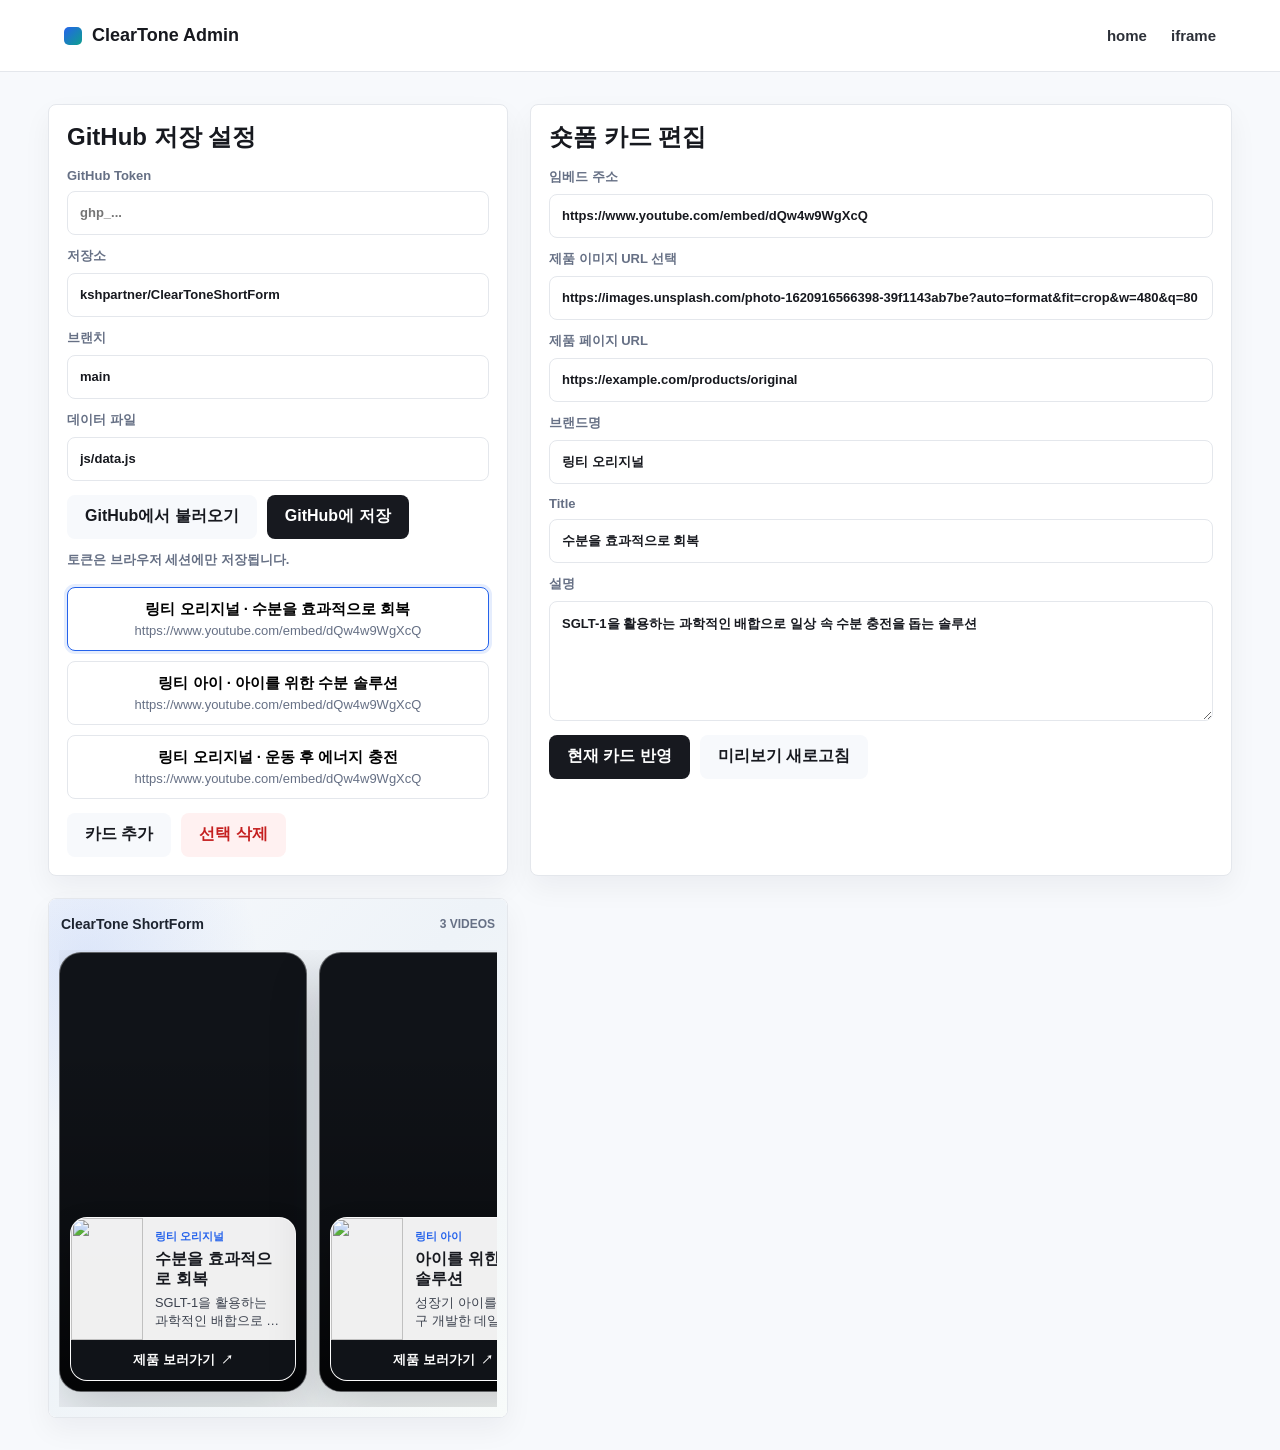
==== admin.html @ fa6c91a4 "Add product CTA and refine embed design" ====
<!doctype html>
<html lang="ko">
  <head>
    <meta charset="utf-8">
    <meta name="viewport" content="width=device-width, initial-scale=1">
    <title>ClearTone ShortForm Admin</title>
    <meta name="robots" content="noindex">
    <link rel="stylesheet" href="./css/styles.css">
  </head>
  <body>
    <header class="site-header">
      <a class="brand" href="./index.html" aria-label="ClearTone ShortForm">
        <span class="brand-mark"></span>
        <span>ClearTone Admin</span>
      </a>
      <nav class="nav-links" aria-label="관리 링크">
        <a href="./index.html">home</a>
        <a href="./embed.html" target="_blank" rel="noopener">iframe</a>
      </nav>
    </header>

    <main class="admin-main">
      <div class="admin-layout">
        <section class="admin-panel">
          <h1>GitHub 저장 설정</h1>
          <div class="settings-grid">
            <label>
              GitHub Token
              <input id="githubToken" type="password" autocomplete="off" placeholder="ghp_...">
            </label>
            <label>
              저장소
              <input id="repoFullName" type="text" value="kshpartner/ClearToneShortForm">
            </label>
            <label>
              브랜치
              <input id="repoBranch" type="text" value="main">
            </label>
            <label>
              데이터 파일
              <input id="dataPath" type="text" value="js/data.js">
            </label>
          </div>
          <div class="admin-actions">
            <button class="button secondary" id="loadButton" type="button">GitHub에서 불러오기</button>
            <button class="button" id="saveButton" type="button">GitHub에 저장</button>
          </div>
          <p class="admin-status" id="statusText">토큰은 브라우저 세션에만 저장됩니다.</p>

          <div class="item-list" id="itemList"></div>
          <div class="admin-actions">
            <button class="button secondary" id="addButton" type="button">카드 추가</button>
            <button class="button danger" id="deleteButton" type="button">선택 삭제</button>
          </div>
        </section>

        <section class="admin-panel">
          <h2>숏폼 카드 편집</h2>
          <form class="item-form" id="itemForm">
            <label>
              임베드 주소
              <input id="embedUrl" type="url" placeholder="YouTube, Shorts, embed URL">
            </label>
            <label>
              제품 이미지 URL 선택
              <input id="image" type="url" placeholder="비워두면 이미지 없이 표시">
            </label>
            <label>
              제품 페이지 URL
              <input id="productUrl" type="url" placeholder="CTA 클릭 시 이동할 주소">
            </label>
            <label>
              브랜드명
              <input id="brand" type="text" placeholder="예: 링티 오리지널">
            </label>
            <label>
              Title
              <input id="title" type="text" placeholder="예: 수분을 효과적으로 회복">
            </label>
            <label>
              설명
              <textarea id="description" placeholder="카드 하단에 표시될 설명"></textarea>
            </label>
          </form>
          <div class="item-actions">
            <button class="button" id="applyButton" type="button">현재 카드 반영</button>
            <button class="button secondary" id="previewButton" type="button">미리보기 새로고침</button>
          </div>
        </section>

        <section class="admin-panel admin-preview">
          <iframe id="previewFrame" title="ClearTone iframe preview" src="./embed.html?preview=1"></iframe>
        </section>
      </div>
    </main>

    <script src="./js/data.js"></script>
    <script src="./js/admin.js"></script>
  </body>
</html>
---- css/styles.css ----
:root {
  --ink: #17191f;
  --muted: #667085;
  --line: #e4e7ec;
  --paper: #ffffff;
  --soft: #f7f9fc;
  --blue: #2563eb;
  --green: #0e9f8f;
  --yellow: #f4c84f;
  --pink: #f5b4c9;
  --shadow: 0 18px 42px rgba(23, 25, 31, 0.12);
  --deep: #101318;
}

* {
  box-sizing: border-box;
}

html {
  background: var(--paper);
  color: var(--ink);
  font-family: Pretendard, Inter, -apple-system, BlinkMacSystemFont, "Segoe UI", sans-serif;
}

body {
  margin: 0;
}

a {
  color: inherit;
  text-decoration: none;
}

button,
input,
select,
textarea {
  font: inherit;
}

.site-header {
  align-items: center;
  background: rgba(255, 255, 255, 0.94);
  border-bottom: 1px solid var(--line);
  display: flex;
  gap: 28px;
  justify-content: space-between;
  min-height: 72px;
  padding: 0 clamp(20px, 5vw, 72px);
  position: sticky;
  top: 0;
  z-index: 20;
}

.brand {
  align-items: center;
  display: inline-flex;
  font-size: 18px;
  font-weight: 850;
  gap: 10px;
  white-space: nowrap;
}

.brand-mark {
  background: linear-gradient(135deg, var(--blue), var(--green));
  border-radius: 5px;
  display: inline-block;
  height: 18px;
  width: 18px;
}

.nav-links {
  align-items: center;
  display: flex;
  gap: 24px;
  color: #2c3038;
  font-size: 15px;
  font-weight: 750;
}

.hero {
  align-items: center;
  display: grid;
  gap: 42px;
  grid-template-columns: minmax(0, 0.9fr) minmax(420px, 1.1fr);
  min-height: calc(100vh - 72px);
  padding: 52px clamp(20px, 5vw, 72px) 44px;
}

.hero-copy {
  max-width: 690px;
}

.eyebrow {
  color: var(--blue);
  font-size: 13px;
  font-weight: 900;
  letter-spacing: 0;
  margin: 0 0 14px;
}

h1,
h2 {
  letter-spacing: 0;
  line-height: 1.12;
  margin: 0;
}

h1 {
  font-size: clamp(38px, 5.8vw, 70px);
}

h2 {
  font-size: clamp(28px, 4vw, 44px);
}

.hero-copy p:last-of-type {
  color: var(--muted);
  font-size: 18px;
  line-height: 1.7;
  margin: 24px 0 0;
}

.hero-actions {
  display: flex;
  flex-wrap: wrap;
  gap: 10px;
  margin-top: 28px;
}

.hero-wide-preview {
  background: #202124;
  border-radius: 22px;
  box-shadow: var(--shadow);
  height: min(68vh, 620px);
  min-height: 420px;
  overflow: hidden;
}

.hero-wide-preview iframe {
  border: 0;
  display: block;
  height: 100%;
  width: 100%;
}

.section {
  padding: 56px clamp(20px, 5vw, 72px);
}

.section-heading {
  margin-bottom: 26px;
}

.button {
  align-items: center;
  background: var(--ink);
  border: 0;
  border-radius: 8px;
  color: #fff;
  cursor: pointer;
  display: inline-flex;
  font-weight: 850;
  justify-content: center;
  min-height: 44px;
  padding: 0 18px;
}

.button.secondary {
  background: var(--soft);
  color: var(--ink);
}

.button.danger {
  background: #fff1f1;
  color: #c51f1f;
}

.embed-section {
  background: var(--soft);
}

.embed-tools {
  align-items: end;
  display: grid;
  gap: 14px;
  grid-template-columns: 160px 140px auto;
  max-width: 720px;
}

label,
.field {
  color: var(--muted);
  display: grid;
  font-size: 13px;
  font-weight: 800;
  gap: 8px;
}

input,
textarea {
  background: #fff;
  border: 1px solid var(--line);
  border-radius: 8px;
  color: var(--ink);
  min-height: 44px;
  padding: 0 12px;
}

textarea {
  line-height: 1.55;
  min-height: 120px;
  padding: 12px;
  resize: vertical;
}

#embedCode {
  background: #101218;
  border: 0;
  color: #e9edf4;
  display: block;
  margin-top: 16px;
  min-height: 170px;
  padding: 18px;
  width: min(100%, 920px);
}

.site-footer {
  align-items: center;
  border-top: 1px solid var(--line);
  color: var(--muted);
  display: flex;
  font-size: 14px;
  justify-content: space-between;
  padding: 24px clamp(20px, 5vw, 72px);
}

.embed-body {
  background: transparent;
  min-height: 100vh;
}

.embed-page {
  background:
    radial-gradient(circle at 8% 12%, rgba(37, 99, 235, 0.12), transparent 28%),
    linear-gradient(135deg, #f7f9fc 0%, #eef3f8 45%, #f8fbfa 100%);
  min-height: 100vh;
  overflow: hidden;
  width: 100vw;
}

.embed-board {
  display: grid;
  gap: clamp(12px, 2vw, 18px);
  min-height: 100vh;
  padding: clamp(12px, 2.6vw, 24px);
}

.embed-board-head {
  align-items: center;
  color: #1d2430;
  display: flex;
  justify-content: space-between;
  min-height: 28px;
  padding-inline: 2px;
}

.embed-board-head p,
.embed-board-head span {
  margin: 0;
}

.embed-board-head p {
  font-size: clamp(14px, 2vw, 17px);
  font-weight: 900;
}

.embed-board-head span {
  color: var(--muted);
  font-size: 12px;
  font-weight: 800;
  text-transform: uppercase;
}

.shortform-rail {
  align-content: stretch;
  display: grid;
  gap: clamp(14px, 2vw, 22px);
  grid-auto-columns: clamp(260px, 30vw, 372px);
  grid-auto-flow: column;
  min-height: 0;
  overflow-x: auto;
  overscroll-behavior-x: contain;
  padding: 2px 2px 12px;
  scroll-snap-type: x mandatory;
  scrollbar-width: thin;
}

.shortform-rail::-webkit-scrollbar {
  height: 8px;
}

.shortform-rail::-webkit-scrollbar-thumb {
  background: rgba(29, 36, 48, 0.22);
  border-radius: 999px;
}

.story-card {
  aspect-ratio: 9 / 16;
  background: var(--deep);
  border: 1px solid rgba(255, 255, 255, 0.34);
  border-radius: 26px;
  box-shadow: 0 22px 52px rgba(20, 24, 32, 0.2);
  min-height: 0;
  overflow: hidden;
  position: relative;
  scroll-snap-align: start;
}

.story-media,
.story-media iframe,
.fallback-poster {
  border: 0;
  height: 100%;
  inset: 0;
  position: absolute;
  width: 100%;
}

.story-media iframe {
  display: block;
}

.fallback-poster {
  align-items: center;
  background: linear-gradient(155deg, #eaf5ff 0%, #fff4db 48%, #fde7ef 100%);
  color: var(--ink);
  display: flex;
  justify-content: center;
  padding: 30px;
  text-align: center;
}

.fallback-poster strong {
  font-size: clamp(24px, 9vw, 42px);
  line-height: 1.12;
}

.story-shade {
  background:
    linear-gradient(180deg, rgba(0, 0, 0, 0.02) 24%, rgba(0, 0, 0, 0.26) 62%, rgba(0, 0, 0, 0.76) 100%);
  inset: 0;
  pointer-events: none;
  position: absolute;
}

.story-product {
  background: rgba(255, 255, 255, 0.94);
  border: 1px solid rgba(255, 255, 255, 0.72);
  border-radius: 20px;
  bottom: 12px;
  box-shadow: 0 18px 34px rgba(0, 0, 0, 0.22);
  color: var(--ink);
  display: grid;
  gap: 0;
  left: 12px;
  overflow: hidden;
  position: absolute;
  right: 12px;
}

.story-product-main {
  align-items: stretch;
  display: grid;
  grid-template-columns: 82px minmax(0, 1fr);
  min-height: 96px;
}

.story-product-main.no-image {
  grid-template-columns: 1fr;
}

.story-product-main img {
  height: 100%;
  object-fit: cover;
  width: 100%;
}

.story-copy {
  align-content: center;
  display: grid;
  gap: 5px;
  min-width: 0;
  padding: 13px 14px 12px;
}

.story-copy span {
  color: var(--blue);
  font-size: 11px;
  font-weight: 900;
  overflow: hidden;
  text-overflow: ellipsis;
  text-transform: uppercase;
  white-space: nowrap;
}

.story-copy strong {
  font-size: clamp(15px, 3.6vw, 20px);
  line-height: 1.2;
  overflow-wrap: anywhere;
}

.story-copy p {
  color: #3b414d;
  display: -webkit-box;
  font-size: clamp(11px, 2.8vw, 13px);
  line-height: 1.42;
  margin: 0;
  overflow: hidden;
  -webkit-box-orient: vertical;
  -webkit-line-clamp: 2;
}

.story-cta {
  align-items: center;
  background: var(--deep);
  color: #fff;
  display: flex;
  font-size: 13px;
  font-weight: 900;
  gap: 6px;
  justify-content: center;
  min-height: 42px;
  padding: 0 14px;
}

.story-cta span {
  font-size: 12px;
  line-height: 1;
}

.embed-empty {
  align-items: center;
  color: var(--muted);
  display: flex;
  min-height: 100vh;
  justify-content: center;
  padding: 24px;
  text-align: center;
}

.admin-main {
  background: var(--soft);
  min-height: calc(100vh - 72px);
  padding: 32px clamp(18px, 4vw, 48px);
}

.admin-layout {
  display: grid;
  gap: 22px;
  grid-template-columns: minmax(320px, 460px) minmax(0, 1fr);
}

.admin-panel {
  background: #fff;
  border: 1px solid var(--line);
  border-radius: 8px;
  box-shadow: 0 12px 28px rgba(23, 25, 31, 0.05);
  padding: 18px;
}

.admin-panel h1,
.admin-panel h2 {
  font-size: 24px;
  line-height: 1.2;
  margin-bottom: 16px;
}

.settings-grid,
.item-form {
  display: grid;
  gap: 12px;
}

.admin-actions,
.item-actions {
  display: flex;
  flex-wrap: wrap;
  gap: 10px;
  margin-top: 14px;
}

.item-list {
  display: grid;
  gap: 10px;
  margin-top: 16px;
}

.item-row {
  align-items: center;
  background: #fff;
  border: 1px solid var(--line);
  border-radius: 8px;
  cursor: pointer;
  display: grid;
  gap: 4px;
  padding: 12px;
}

.item-row.is-active {
  border-color: var(--blue);
  box-shadow: 0 0 0 3px rgba(47, 110, 234, 0.12);
}

.item-row strong {
  font-size: 15px;
}

.item-row span {
  color: var(--muted);
  font-size: 13px;
  overflow: hidden;
  text-overflow: ellipsis;
  white-space: nowrap;
}

.admin-status {
  color: var(--muted);
  font-size: 13px;
  font-weight: 800;
  margin-top: 12px;
  min-height: 20px;
}

.admin-preview {
  height: 520px;
  overflow: hidden;
  padding: 0;
}

.admin-preview iframe {
  border: 0;
  display: block;
  height: 100%;
  width: 100%;
}

@media (max-width: 920px) {
  .site-header {
    align-items: flex-start;
    flex-direction: column;
    gap: 14px;
    padding: 18px 20px;
    position: static;
  }

  .nav-links {
    flex-wrap: wrap;
    gap: 16px;
  }

  .hero {
    grid-template-columns: 1fr;
    min-height: 0;
    padding-top: 36px;
  }

  .hero-wide-preview {
    height: 560px;
    min-height: 420px;
  }

  .embed-tools,
  .admin-layout {
    grid-template-columns: 1fr;
  }
}

@media (max-width: 560px) {
  .embed-board {
    gap: 10px;
    padding: 10px;
  }

  .embed-board-head {
    min-height: 24px;
  }

  .shortform-rail {
    gap: 12px;
    grid-auto-columns: minmax(248px, calc(100vw - 28px));
    padding-bottom: 8px;
  }

  .story-card {
    border-radius: 22px;
  }

  .story-product {
    border-radius: 17px;
    bottom: 10px;
    left: 10px;
    right: 10px;
  }

  .story-product-main {
    grid-template-columns: 72px minmax(0, 1fr);
    min-height: 88px;
  }

  .story-copy {
    padding: 11px 12px 10px;
  }

  .story-cta {
    min-height: 40px;
  }

  .admin-main {
    padding: 16px 12px;
  }

  .admin-panel {
    padding: 14px;
  }
}
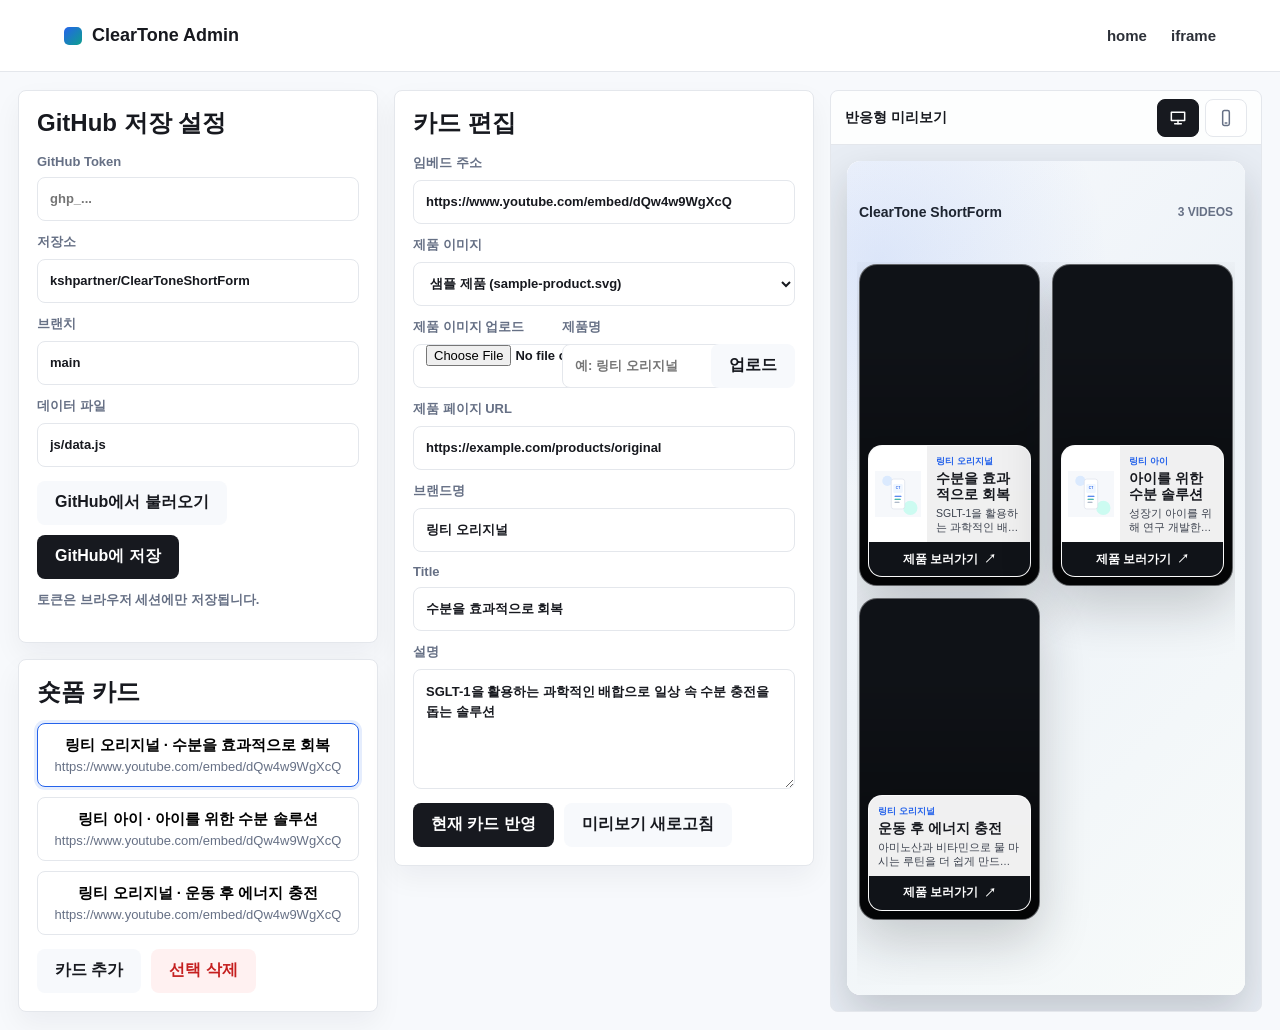
==== commit 432d7da3: "Add product image library and responsive admin preview" ====
--- a/admin.html
+++ b/admin.html
@@ -20,51 +20,67 @@
     </header>
 
     <main class="admin-main">
-      <div class="admin-layout">
-        <section class="admin-panel">
-          <h1>GitHub 저장 설정</h1>
-          <div class="settings-grid">
-            <label>
-              GitHub Token
-              <input id="githubToken" type="password" autocomplete="off" placeholder="ghp_...">
-            </label>
-            <label>
-              저장소
-              <input id="repoFullName" type="text" value="kshpartner/ClearToneShortForm">
-            </label>
-            <label>
-              브랜치
-              <input id="repoBranch" type="text" value="main">
-            </label>
-            <label>
-              데이터 파일
-              <input id="dataPath" type="text" value="js/data.js">
-            </label>
-          </div>
-          <div class="admin-actions">
-            <button class="button secondary" id="loadButton" type="button">GitHub에서 불러오기</button>
-            <button class="button" id="saveButton" type="button">GitHub에 저장</button>
-          </div>
-          <p class="admin-status" id="statusText">토큰은 브라우저 세션에만 저장됩니다.</p>
+      <div class="admin-workspace">
+        <aside class="admin-sidebar">
+          <section class="admin-panel">
+            <h1>GitHub 저장 설정</h1>
+            <div class="settings-grid">
+              <label>
+                GitHub Token
+                <input id="githubToken" type="password" autocomplete="off" placeholder="ghp_...">
+              </label>
+              <label>
+                저장소
+                <input id="repoFullName" type="text" value="kshpartner/ClearToneShortForm">
+              </label>
+              <label>
+                브랜치
+                <input id="repoBranch" type="text" value="main">
+              </label>
+              <label>
+                데이터 파일
+                <input id="dataPath" type="text" value="js/data.js">
+              </label>
+            </div>
+            <div class="admin-actions">
+              <button class="button secondary" id="loadButton" type="button">GitHub에서 불러오기</button>
+              <button class="button" id="saveButton" type="button">GitHub에 저장</button>
+            </div>
+            <p class="admin-status" id="statusText">토큰은 브라우저 세션에만 저장됩니다.</p>
+          </section>
 
-          <div class="item-list" id="itemList"></div>
-          <div class="admin-actions">
-            <button class="button secondary" id="addButton" type="button">카드 추가</button>
-            <button class="button danger" id="deleteButton" type="button">선택 삭제</button>
-          </div>
-        </section>
+          <section class="admin-panel">
+            <h2>숏폼 카드</h2>
+            <div class="item-list" id="itemList"></div>
+            <div class="admin-actions">
+              <button class="button secondary" id="addButton" type="button">카드 추가</button>
+              <button class="button danger" id="deleteButton" type="button">선택 삭제</button>
+            </div>
+          </section>
+        </aside>
 
-        <section class="admin-panel">
-          <h2>숏폼 카드 편집</h2>
+        <section class="admin-panel editor-panel">
+          <h2>카드 편집</h2>
           <form class="item-form" id="itemForm">
             <label>
               임베드 주소
               <input id="embedUrl" type="url" placeholder="YouTube, Shorts, embed URL">
             </label>
             <label>
-              제품 이미지 URL 선택
-              <input id="image" type="url" placeholder="비워두면 이미지 없이 표시">
+              제품 이미지
+              <select id="image"></select>
             </label>
+            <div class="upload-row">
+              <label>
+                제품 이미지 업로드
+                <input id="productUpload" type="file" accept="image/png,image/jpeg,image/webp,image/svg+xml">
+              </label>
+              <label>
+                제품명
+                <input id="productLabel" type="text" placeholder="예: 링티 오리지널">
+              </label>
+              <button class="button secondary" id="uploadButton" type="button">업로드</button>
+            </div>
             <label>
               제품 페이지 URL
               <input id="productUrl" type="url" placeholder="CTA 클릭 시 이동할 주소">
@@ -88,12 +104,26 @@
           </div>
         </section>
 
-        <section class="admin-panel admin-preview">
-          <iframe id="previewFrame" title="ClearTone iframe preview" src="./embed.html?preview=1"></iframe>
+        <section class="admin-preview-panel">
+          <div class="preview-toolbar">
+            <strong>반응형 미리보기</strong>
+            <div class="preview-switch" role="group" aria-label="미리보기 크기">
+              <button class="icon-button is-active" id="desktopPreviewButton" type="button" aria-label="PC 미리보기">
+                <svg viewBox="0 0 24 24" aria-hidden="true"><path d="M4 5h16v10H4z"/><path d="M8 19h8"/><path d="M12 15v4"/></svg>
+              </button>
+              <button class="icon-button" id="mobilePreviewButton" type="button" aria-label="모바일 미리보기">
+                <svg viewBox="0 0 24 24" aria-hidden="true"><rect x="8" y="3" width="8" height="18" rx="2"/><path d="M11 18h2"/></svg>
+              </button>
+            </div>
+          </div>
+          <div class="preview-stage is-desktop" id="previewStage">
+            <iframe id="previewFrame" title="ClearTone iframe preview" src="./embed.html?preview=1"></iframe>
+          </div>
         </section>
       </div>
     </main>
 
+    <script src="./products/manifest.js"></script>
     <script src="./js/data.js"></script>
     <script src="./js/admin.js"></script>
   </body>
--- a/css/styles.css
+++ b/css/styles.css
@@ -198,6 +198,7 @@
 }
 
 input,
+select,
 textarea {
   background: #fff;
   border: 1px solid var(--line);
@@ -288,6 +289,7 @@
   gap: clamp(14px, 2vw, 22px);
   grid-auto-columns: clamp(260px, 30vw, 372px);
   grid-auto-flow: column;
+  min-width: 0;
   min-height: 0;
   overflow-x: auto;
   overscroll-behavior-x: contain;
@@ -370,7 +372,7 @@
 }
 
 .story-product-main {
-  align-items: stretch;
+  align-items: center;
   display: grid;
   grid-template-columns: 82px minmax(0, 1fr);
   min-height: 96px;
@@ -380,9 +382,21 @@
   grid-template-columns: 1fr;
 }
 
-.story-product-main img {
+.story-thumb {
+  align-items: center;
+  aspect-ratio: 1 / 1;
+  background: #fff;
+  display: flex;
   height: 100%;
-  object-fit: cover;
+  justify-content: center;
+  overflow: hidden;
+  width: 100%;
+}
+
+.story-thumb img {
+  height: 100%;
+  object-fit: contain;
+  padding: 6px;
   width: 100%;
 }
 
@@ -452,13 +466,26 @@
 .admin-main {
   background: var(--soft);
   min-height: calc(100vh - 72px);
-  padding: 32px clamp(18px, 4vw, 48px);
+  padding: 18px;
 }
 
 .admin-layout {
   display: grid;
   gap: 22px;
   grid-template-columns: minmax(320px, 460px) minmax(0, 1fr);
+}
+
+.admin-workspace {
+  display: grid;
+  gap: 16px;
+  grid-template-columns: 360px 420px minmax(0, 1fr);
+  min-height: calc(100vh - 108px);
+}
+
+.admin-sidebar {
+  display: grid;
+  gap: 16px;
+  min-height: 0;
 }
 
 .admin-panel {
@@ -482,6 +509,17 @@
   gap: 12px;
 }
 
+.editor-panel {
+  align-self: start;
+}
+
+.upload-row {
+  align-items: end;
+  display: grid;
+  gap: 10px;
+  grid-template-columns: minmax(0, 1fr) minmax(0, 1fr) auto;
+}
+
 .admin-actions,
 .item-actions {
   display: flex;
@@ -543,6 +581,89 @@
   display: block;
   height: 100%;
   width: 100%;
+}
+
+.admin-preview-panel {
+  background: #e8edf4;
+  border: 1px solid var(--line);
+  border-radius: 8px;
+  display: grid;
+  grid-template-rows: auto minmax(0, 1fr);
+  min-height: 0;
+  overflow: hidden;
+}
+
+.preview-toolbar {
+  align-items: center;
+  background: rgba(255, 255, 255, 0.92);
+  border-bottom: 1px solid var(--line);
+  display: flex;
+  justify-content: space-between;
+  min-height: 54px;
+  padding: 0 14px;
+}
+
+.preview-toolbar strong {
+  font-size: 14px;
+}
+
+.preview-switch {
+  display: inline-flex;
+  gap: 6px;
+}
+
+.icon-button {
+  align-items: center;
+  background: #fff;
+  border: 1px solid var(--line);
+  border-radius: 8px;
+  color: var(--muted);
+  cursor: pointer;
+  display: inline-flex;
+  height: 38px;
+  justify-content: center;
+  width: 42px;
+}
+
+.icon-button.is-active {
+  background: var(--ink);
+  border-color: var(--ink);
+  color: #fff;
+}
+
+.icon-button svg {
+  fill: none;
+  height: 20px;
+  stroke: currentColor;
+  stroke-linecap: round;
+  stroke-linejoin: round;
+  stroke-width: 1.8;
+  width: 20px;
+}
+
+.preview-stage {
+  align-items: stretch;
+  display: flex;
+  justify-content: center;
+  min-height: 0;
+  overflow: auto;
+  padding: 16px;
+}
+
+.preview-stage iframe {
+  background: #fff;
+  border: 0;
+  border-radius: 14px;
+  box-shadow: 0 18px 40px rgba(23, 25, 31, 0.18);
+  height: 100%;
+  min-height: 620px;
+  width: 100%;
+}
+
+.preview-stage.is-mobile iframe {
+  max-width: 430px;
+  min-height: 760px;
+  width: min(100%, 430px);
 }
 
 @media (max-width: 920px) {
@@ -571,8 +692,25 @@
   }
 
   .embed-tools,
-  .admin-layout {
+  .admin-layout,
+  .admin-workspace {
     grid-template-columns: 1fr;
+  }
+
+  .admin-main {
+    padding: 14px;
+  }
+
+  .admin-workspace {
+    min-height: 0;
+  }
+
+  .upload-row {
+    grid-template-columns: 1fr;
+  }
+
+  .preview-stage {
+    min-height: 640px;
   }
 }
 
@@ -587,37 +725,63 @@
   }
 
   .shortform-rail {
+    align-content: start;
+    display: flex;
+    flex-wrap: wrap;
     gap: 12px;
-    grid-auto-columns: minmax(248px, calc(100vw - 28px));
+    overflow-x: hidden;
+    overflow-y: auto;
     padding-bottom: 8px;
+    scroll-snap-type: none;
+    width: 100%;
   }
 
   .story-card {
-    border-radius: 22px;
+    border-radius: 18px;
+    flex: 0 0 calc((100% - 12px) / 2);
+    min-width: 0;
+    scroll-snap-align: none;
+    width: calc((100% - 12px) / 2);
   }
 
   .story-product {
-    border-radius: 17px;
-    bottom: 10px;
-    left: 10px;
-    right: 10px;
+    border-radius: 14px;
+    bottom: 8px;
+    left: 8px;
+    right: 8px;
   }
 
   .story-product-main {
-    grid-template-columns: 72px minmax(0, 1fr);
-    min-height: 88px;
+    grid-template-columns: 58px minmax(0, 1fr);
+    min-height: 76px;
   }
 
   .story-copy {
-    padding: 11px 12px 10px;
+    gap: 3px;
+    padding: 9px 9px 8px;
+  }
+
+  .story-copy span {
+    font-size: 9px;
+  }
+
+  .story-copy strong {
+    font-size: 14px;
+    line-height: 1.14;
+  }
+
+  .story-copy p {
+    font-size: 10.5px;
+    line-height: 1.34;
   }
 
   .story-cta {
-    min-height: 40px;
+    font-size: 12px;
+    min-height: 34px;
   }
 
   .admin-main {
-    padding: 16px 12px;
+    padding: 12px;
   }
 
   .admin-panel {
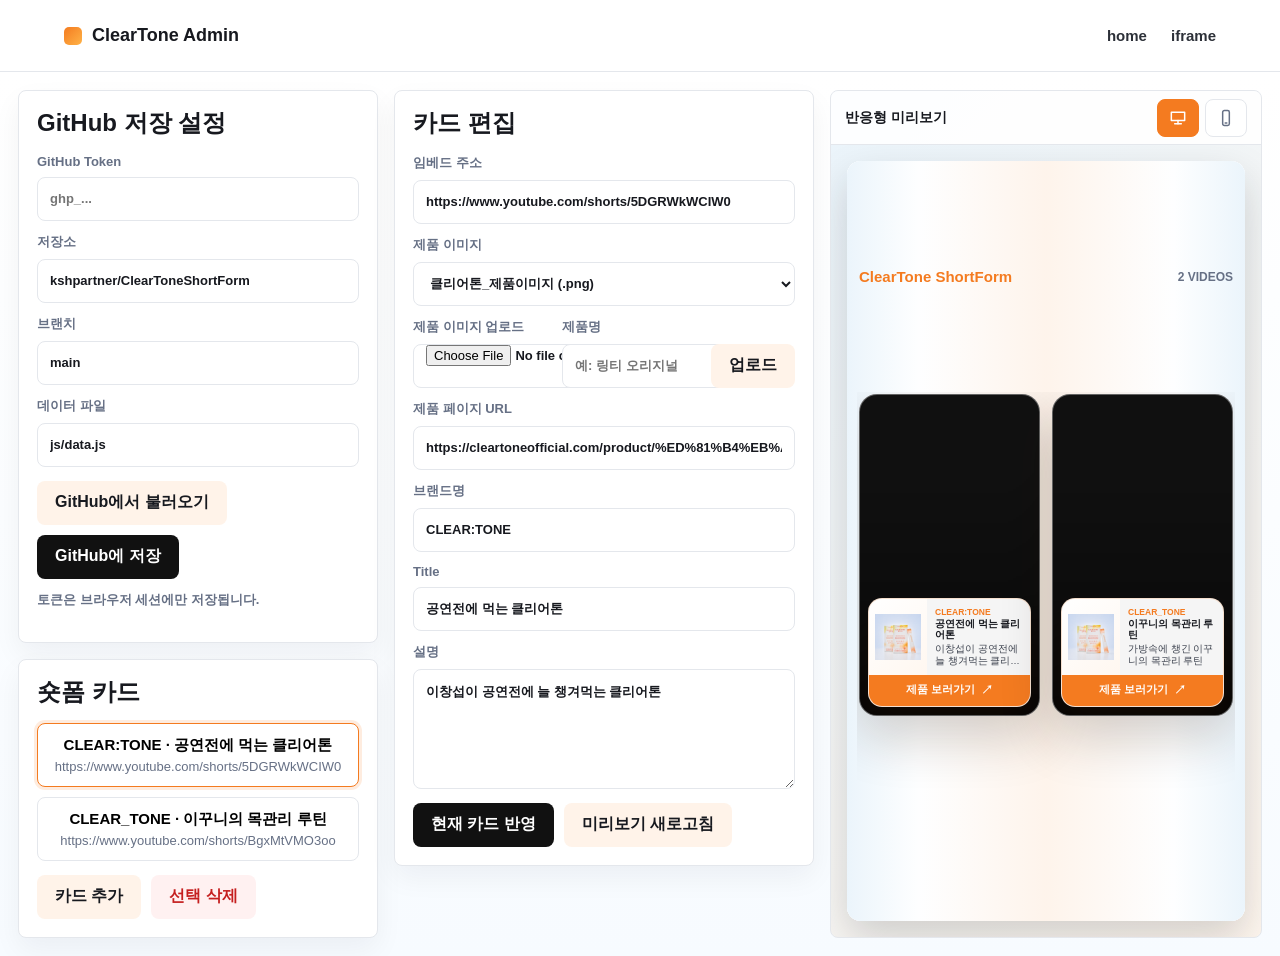
==== commit fc71146d: "Compact card title and refresh cache" ====
--- a/admin.html
+++ b/admin.html
@@ -5,7 +5,7 @@
     <meta name="viewport" content="width=device-width, initial-scale=1">
     <title>ClearTone ShortForm Admin</title>
     <meta name="robots" content="noindex">
-    <link rel="stylesheet" href="./css/styles.css">
+    <link rel="stylesheet" href="./css/styles.css?v=20260630-title-compact">
   </head>
   <body>
     <header class="site-header">
@@ -117,7 +117,7 @@
             </div>
           </div>
           <div class="preview-stage is-desktop" id="previewStage">
-            <iframe id="previewFrame" title="ClearTone iframe preview" src="./embed.html?preview=1"></iframe>
+            <iframe id="previewFrame" title="ClearTone iframe preview" src="./embed.html?preview=1&v=20260630-title-compact"></iframe>
           </div>
         </section>
       </div>
--- a/css/styles.css
+++ b/css/styles.css
@@ -3,13 +3,16 @@
   --muted: #667085;
   --line: #e4e7ec;
   --paper: #ffffff;
-  --soft: #f7f9fc;
-  --blue: #2563eb;
-  --green: #0e9f8f;
-  --yellow: #f4c84f;
-  --pink: #f5b4c9;
-  --shadow: 0 18px 42px rgba(23, 25, 31, 0.12);
-  --deep: #101318;
+  --soft: #f7fbff;
+  --blue: #f47b20;
+  --green: #ffb347;
+  --yellow: #ffd35a;
+  --pink: #fff1e6;
+  --orange: #f47b20;
+  --orange-dark: #d95f00;
+  --sky: #eaf4fb;
+  --shadow: 0 18px 42px rgba(40, 24, 12, 0.14);
+  --deep: #111111;
 }
 
 * {
@@ -62,7 +65,7 @@
 }
 
 .brand-mark {
-  background: linear-gradient(135deg, var(--blue), var(--green));
+  background: linear-gradient(135deg, var(--orange), var(--green));
   border-radius: 5px;
   display: inline-block;
   height: 18px;
@@ -154,7 +157,7 @@
 
 .button {
   align-items: center;
-  background: var(--ink);
+  background: var(--deep);
   border: 0;
   border-radius: 8px;
   color: #fff;
@@ -167,7 +170,7 @@
 }
 
 .button.secondary {
-  background: var(--soft);
+  background: #fff3e9;
   color: var(--ink);
 }
 
@@ -243,8 +246,8 @@
 
 .embed-page {
   background:
-    radial-gradient(circle at 8% 12%, rgba(37, 99, 235, 0.12), transparent 28%),
-    linear-gradient(135deg, #f7f9fc 0%, #eef3f8 45%, #f8fbfa 100%);
+    linear-gradient(90deg, rgba(234, 244, 251, 0.92) 0%, rgba(255, 255, 255, 0.84) 18%, rgba(255, 243, 233, 0.9) 50%, rgba(255, 255, 255, 0.84) 82%, rgba(234, 244, 251, 0.92) 100%),
+    #f7fbff;
   min-height: 100vh;
   overflow: hidden;
   width: 100vw;
@@ -259,7 +262,7 @@
 
 .embed-board-head {
   align-items: center;
-  color: #1d2430;
+  color: #151515;
   display: flex;
   justify-content: space-between;
   min-height: 28px;
@@ -272,7 +275,8 @@
 }
 
 .embed-board-head p {
-  font-size: clamp(14px, 2vw, 17px);
+  color: var(--orange);
+  font-size: clamp(15px, 2vw, 18px);
   font-weight: 900;
 }
 
@@ -312,7 +316,7 @@
   background: var(--deep);
   border: 1px solid rgba(255, 255, 255, 0.34);
   border-radius: 26px;
-  box-shadow: 0 22px 52px rgba(20, 24, 32, 0.2);
+  box-shadow: 0 22px 52px rgba(42, 25, 8, 0.2);
   min-height: 0;
   overflow: hidden;
   position: relative;
@@ -335,7 +339,7 @@
 
 .fallback-poster {
   align-items: center;
-  background: linear-gradient(155deg, #eaf5ff 0%, #fff4db 48%, #fde7ef 100%);
+  background: linear-gradient(155deg, #eaf4fb 0%, #fff7ee 48%, #ffe2c9 100%);
   color: var(--ink);
   display: flex;
   justify-content: center;
@@ -357,11 +361,11 @@
 }
 
 .story-product {
-  background: rgba(255, 255, 255, 0.94);
-  border: 1px solid rgba(255, 255, 255, 0.72);
+  background: rgba(255, 255, 255, 0.96);
+  border: 1px solid rgba(244, 123, 32, 0.18);
   border-radius: 20px;
   bottom: 12px;
-  box-shadow: 0 18px 34px rgba(0, 0, 0, 0.22);
+  box-shadow: 0 18px 34px rgba(72, 34, 4, 0.2);
   color: var(--ink);
   display: grid;
   gap: 0;
@@ -385,7 +389,7 @@
 .story-thumb {
   align-items: center;
   aspect-ratio: 1 / 1;
-  background: #fff;
+  background: linear-gradient(135deg, #ffffff 0%, #fff7f0 100%);
   display: flex;
   height: 100%;
   justify-content: center;
@@ -403,14 +407,14 @@
 .story-copy {
   align-content: center;
   display: grid;
-  gap: 5px;
+  gap: 4px;
   min-width: 0;
-  padding: 13px 14px 12px;
+  padding: 12px 13px 11px;
 }
 
 .story-copy span {
-  color: var(--blue);
-  font-size: 11px;
+  color: var(--orange);
+  font-size: 10px;
   font-weight: 900;
   overflow: hidden;
   text-overflow: ellipsis;
@@ -419,16 +423,18 @@
 }
 
 .story-copy strong {
-  font-size: clamp(15px, 3.6vw, 20px);
-  line-height: 1.2;
+  display: block;
+  font-size: clamp(10.8px, 1.65vw, 13px);
+  font-weight: 800;
+  line-height: 1.14;
   overflow-wrap: anywhere;
 }
 
 .story-copy p {
   color: #3b414d;
   display: -webkit-box;
-  font-size: clamp(11px, 2.8vw, 13px);
-  line-height: 1.42;
+  font-size: clamp(10.5px, 1.8vw, 12.5px);
+  line-height: 1.36;
   margin: 0;
   overflow: hidden;
   -webkit-box-orient: vertical;
@@ -437,14 +443,14 @@
 
 .story-cta {
   align-items: center;
-  background: var(--deep);
+  background: var(--orange);
   color: #fff;
   display: flex;
-  font-size: 13px;
+  font-size: 12px;
   font-weight: 900;
   gap: 6px;
   justify-content: center;
-  min-height: 42px;
+  min-height: 40px;
   padding: 0 14px;
 }
 
@@ -464,7 +470,7 @@
 }
 
 .admin-main {
-  background: var(--soft);
+  background: linear-gradient(180deg, #ffffff 0%, #f7fbff 100%);
   min-height: calc(100vh - 72px);
   padding: 18px;
 }
@@ -546,8 +552,8 @@
 }
 
 .item-row.is-active {
-  border-color: var(--blue);
-  box-shadow: 0 0 0 3px rgba(47, 110, 234, 0.12);
+  border-color: var(--orange);
+  box-shadow: 0 0 0 3px rgba(244, 123, 32, 0.14);
 }
 
 .item-row strong {
@@ -584,7 +590,7 @@
 }
 
 .admin-preview-panel {
-  background: #e8edf4;
+  background: linear-gradient(135deg, #eaf4fb 0%, #fff7ef 100%);
   border: 1px solid var(--line);
   border-radius: 8px;
   display: grid;
@@ -626,8 +632,8 @@
 }
 
 .icon-button.is-active {
-  background: var(--ink);
-  border-color: var(--ink);
+  background: var(--orange);
+  border-color: var(--orange);
   color: #fff;
 }
 
@@ -757,27 +763,27 @@
   }
 
   .story-copy {
-    gap: 3px;
-    padding: 9px 9px 8px;
+    gap: 2px;
+    padding: 8px 8px 7px;
   }
 
   .story-copy span {
-    font-size: 9px;
+    font-size: 8.5px;
   }
 
   .story-copy strong {
-    font-size: 14px;
-    line-height: 1.14;
+    font-size: 9.8px;
+    line-height: 1.12;
   }
 
   .story-copy p {
+    font-size: 9.5px;
+    line-height: 1.28;
+  }
+
+  .story-cta {
     font-size: 10.5px;
-    line-height: 1.34;
-  }
-
-  .story-cta {
-    font-size: 12px;
-    min-height: 34px;
+    min-height: 31px;
   }
 
   .admin-main {
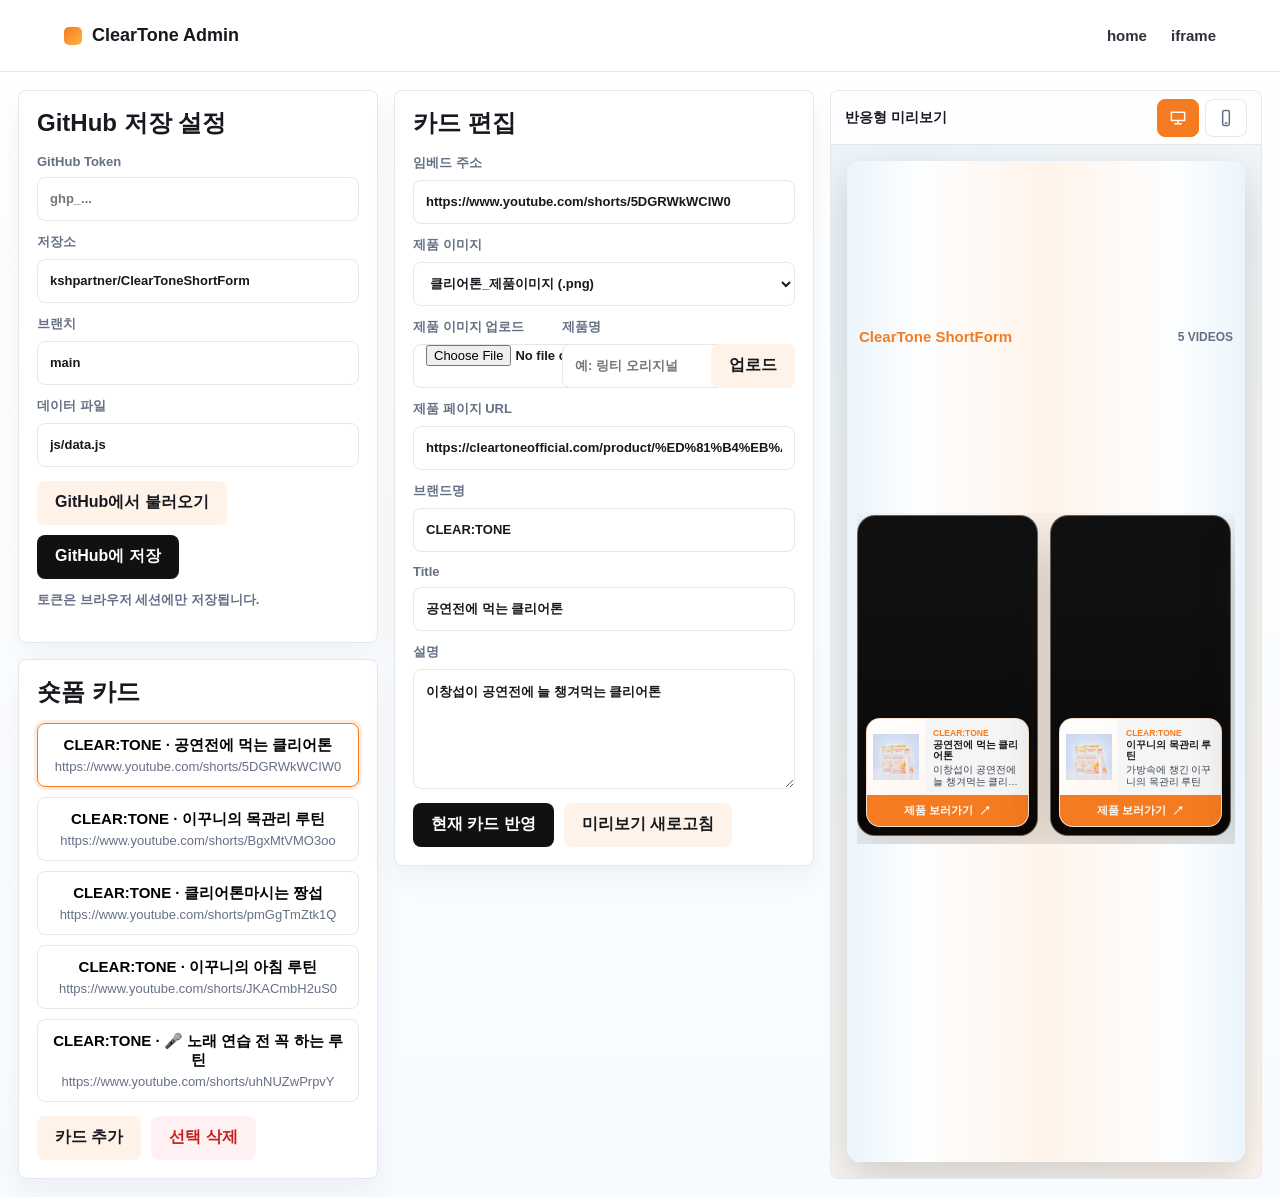
==== commit 971b497c: "Add rail navigation controls" ====
--- a/admin.html
+++ b/admin.html
@@ -5,7 +5,7 @@
     <meta name="viewport" content="width=device-width, initial-scale=1">
     <title>ClearTone ShortForm Admin</title>
     <meta name="robots" content="noindex">
-    <link rel="stylesheet" href="./css/styles.css?v=20260630-title-compact">
+    <link rel="stylesheet" href="./css/styles.css?v=20260630-rail-controls">
   </head>
   <body>
     <header class="site-header">
@@ -117,7 +117,7 @@
             </div>
           </div>
           <div class="preview-stage is-desktop" id="previewStage">
-            <iframe id="previewFrame" title="ClearTone iframe preview" src="./embed.html?preview=1&v=20260630-title-compact"></iframe>
+            <iframe id="previewFrame" title="ClearTone iframe preview" src="./embed.html?preview=1&v=20260630-rail-controls"></iframe>
           </div>
         </section>
       </div>
--- a/css/styles.css
+++ b/css/styles.css
@@ -287,8 +287,14 @@
   text-transform: uppercase;
 }
 
+.shortform-shell {
+  min-width: 0;
+  position: relative;
+}
+
 .shortform-rail {
   align-content: stretch;
+  cursor: grab;
   display: grid;
   gap: clamp(14px, 2vw, 22px);
   grid-auto-columns: clamp(260px, 30vw, 372px);
@@ -296,10 +302,19 @@
   min-width: 0;
   min-height: 0;
   overflow-x: auto;
+  overflow-y: hidden;
   overscroll-behavior-x: contain;
-  padding: 2px 2px 12px;
+  padding: 2px 44px 12px;
+  scroll-behavior: smooth;
   scroll-snap-type: x mandatory;
   scrollbar-width: thin;
+  touch-action: pan-x;
+  user-select: none;
+}
+
+.shortform-rail.is-dragging {
+  cursor: grabbing;
+  scroll-snap-type: none;
 }
 
 .shortform-rail::-webkit-scrollbar {
@@ -321,6 +336,38 @@
   overflow: hidden;
   position: relative;
   scroll-snap-align: start;
+}
+
+.rail-button {
+  align-items: center;
+  background: rgba(17, 17, 17, 0.84);
+  border: 1px solid rgba(255, 255, 255, 0.3);
+  border-radius: 999px;
+  color: #fff;
+  cursor: pointer;
+  display: flex;
+  font-size: 30px;
+  font-weight: 700;
+  height: 42px;
+  justify-content: center;
+  line-height: 1;
+  position: absolute;
+  top: 50%;
+  transform: translateY(-50%);
+  width: 42px;
+  z-index: 5;
+}
+
+.rail-button-prev {
+  left: 0;
+}
+
+.rail-button-next {
+  right: 0;
+}
+
+.rail-button:hover {
+  background: var(--orange);
 }
 
 .story-media,
@@ -732,22 +779,25 @@
 
   .shortform-rail {
     align-content: start;
-    display: flex;
-    flex-wrap: wrap;
+    display: grid;
     gap: 12px;
-    overflow-x: hidden;
-    overflow-y: auto;
-    padding-bottom: 8px;
-    scroll-snap-type: none;
+    grid-auto-columns: calc((100% - 12px) / 2);
+    grid-auto-flow: column;
+    overflow-x: auto;
+    overflow-y: hidden;
+    padding: 2px 2px 8px;
+    scroll-snap-type: x mandatory;
     width: 100%;
+  }
+
+  .rail-button {
+    display: none;
   }
 
   .story-card {
     border-radius: 18px;
-    flex: 0 0 calc((100% - 12px) / 2);
     min-width: 0;
-    scroll-snap-align: none;
-    width: calc((100% - 12px) / 2);
+    scroll-snap-align: start;
   }
 
   .story-product {
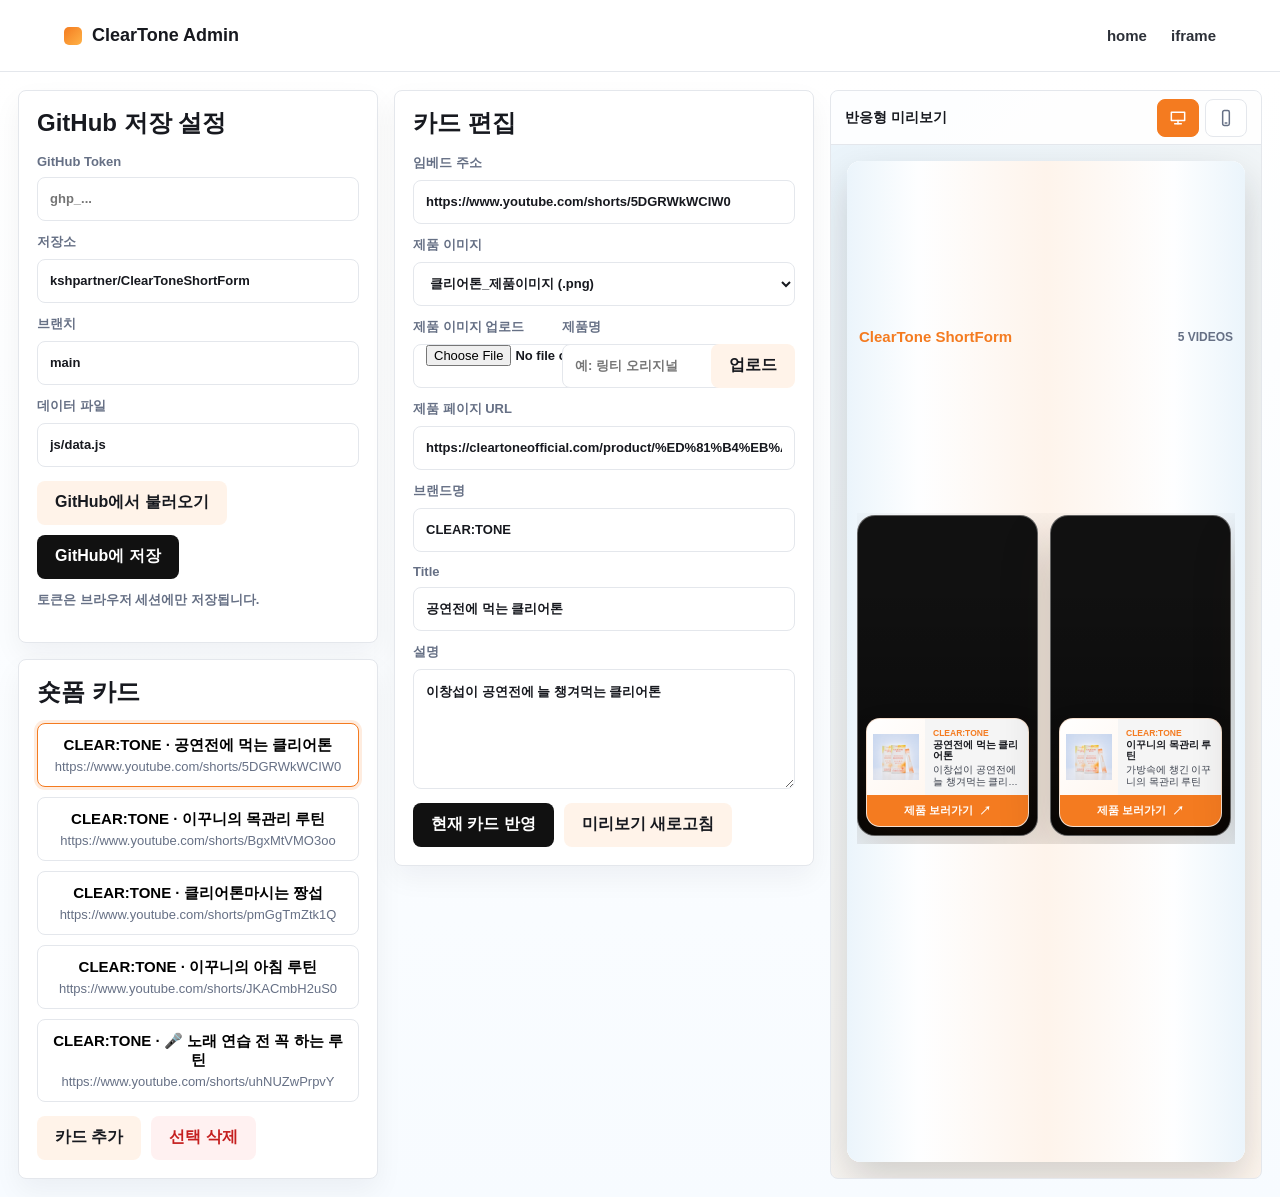
==== commit 69d4b46c: "Hide shortform rail scrollbar" ====
--- a/admin.html
+++ b/admin.html
@@ -5,7 +5,7 @@
     <meta name="viewport" content="width=device-width, initial-scale=1">
     <title>ClearTone ShortForm Admin</title>
     <meta name="robots" content="noindex">
-    <link rel="stylesheet" href="./css/styles.css?v=20260630-rail-controls">
+    <link rel="stylesheet" href="./css/styles.css?v=20260630-no-scrollbar">
   </head>
   <body>
     <header class="site-header">
@@ -117,7 +117,7 @@
             </div>
           </div>
           <div class="preview-stage is-desktop" id="previewStage">
-            <iframe id="previewFrame" title="ClearTone iframe preview" src="./embed.html?preview=1&v=20260630-rail-controls"></iframe>
+            <iframe id="previewFrame" title="ClearTone iframe preview" src="./embed.html?preview=1&v=20260630-no-scrollbar"></iframe>
           </div>
         </section>
       </div>
--- a/css/styles.css
+++ b/css/styles.css
@@ -307,7 +307,7 @@
   padding: 2px 44px 12px;
   scroll-behavior: smooth;
   scroll-snap-type: x mandatory;
-  scrollbar-width: thin;
+  scrollbar-width: none;
   touch-action: pan-x;
   user-select: none;
 }
@@ -318,12 +318,7 @@
 }
 
 .shortform-rail::-webkit-scrollbar {
-  height: 8px;
-}
-
-.shortform-rail::-webkit-scrollbar-thumb {
-  background: rgba(29, 36, 48, 0.22);
-  border-radius: 999px;
+  display: none;
 }
 
 .story-card {
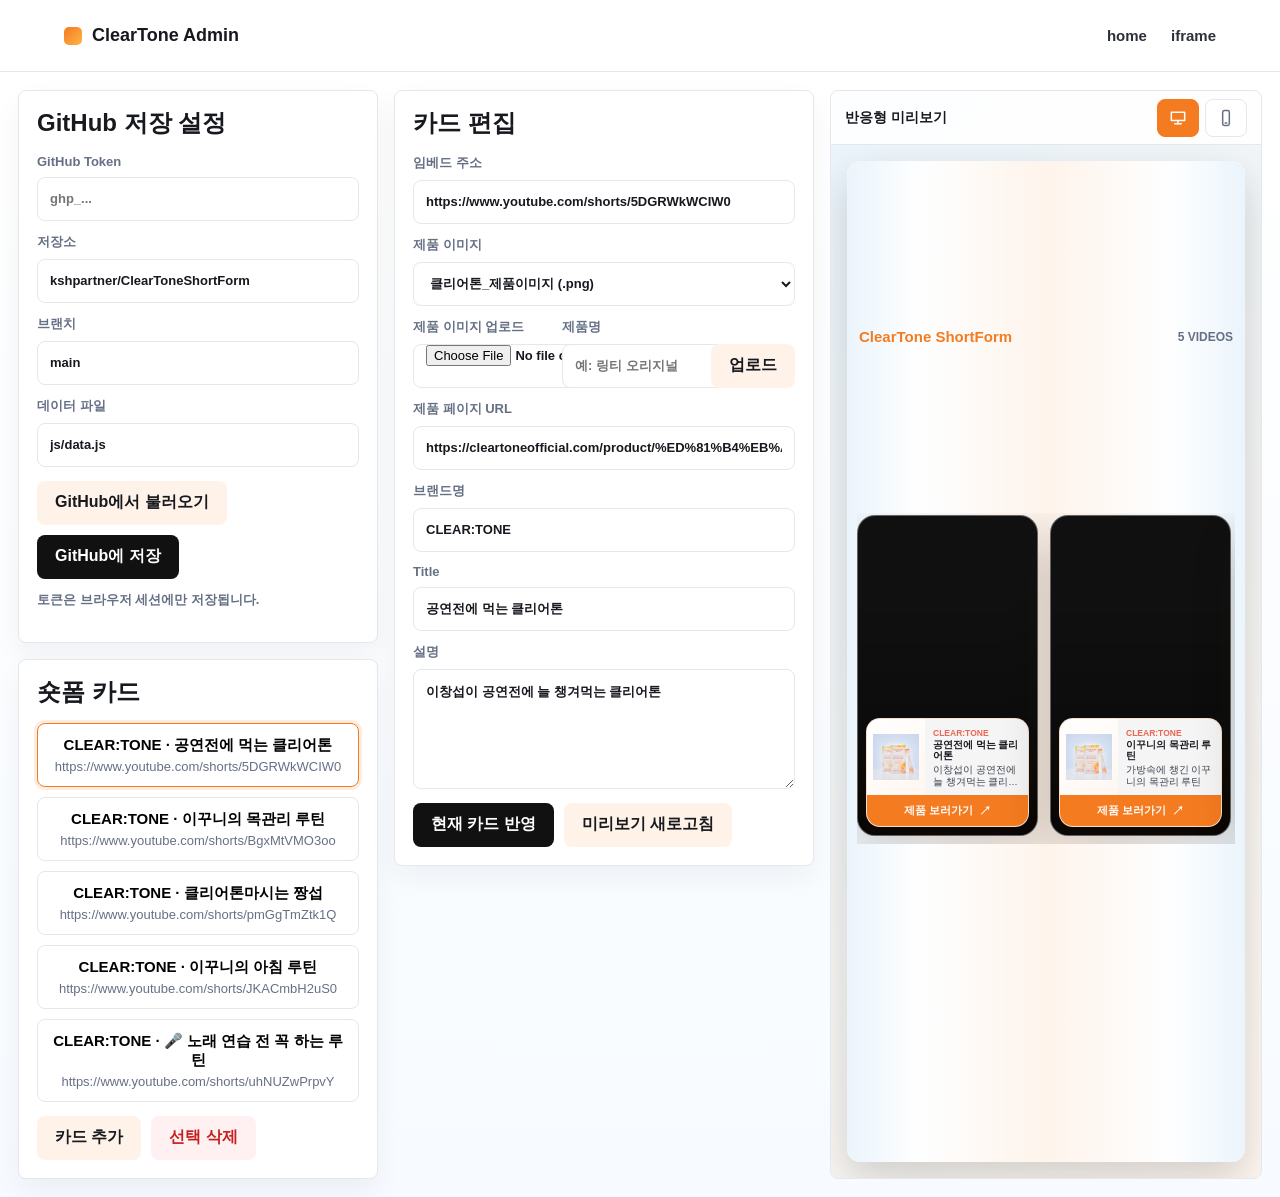
==== commit c2dac5cb: "Update card brand color" ====
--- a/admin.html
+++ b/admin.html
@@ -5,7 +5,7 @@
     <meta name="viewport" content="width=device-width, initial-scale=1">
     <title>ClearTone ShortForm Admin</title>
     <meta name="robots" content="noindex">
-    <link rel="stylesheet" href="./css/styles.css?v=20260630-no-scrollbar">
+    <link rel="stylesheet" href="./css/styles.css?v=20260630-brand-color">
   </head>
   <body>
     <header class="site-header">
@@ -117,7 +117,7 @@
             </div>
           </div>
           <div class="preview-stage is-desktop" id="previewStage">
-            <iframe id="previewFrame" title="ClearTone iframe preview" src="./embed.html?preview=1&v=20260630-no-scrollbar"></iframe>
+            <iframe id="previewFrame" title="ClearTone iframe preview" src="./embed.html?preview=1&v=20260630-brand-color"></iframe>
           </div>
         </section>
       </div>
--- a/css/styles.css
+++ b/css/styles.css
@@ -455,7 +455,7 @@
 }
 
 .story-copy span {
-  color: var(--orange);
+  color: #E96753;
   font-size: 10px;
   font-weight: 900;
   overflow: hidden;
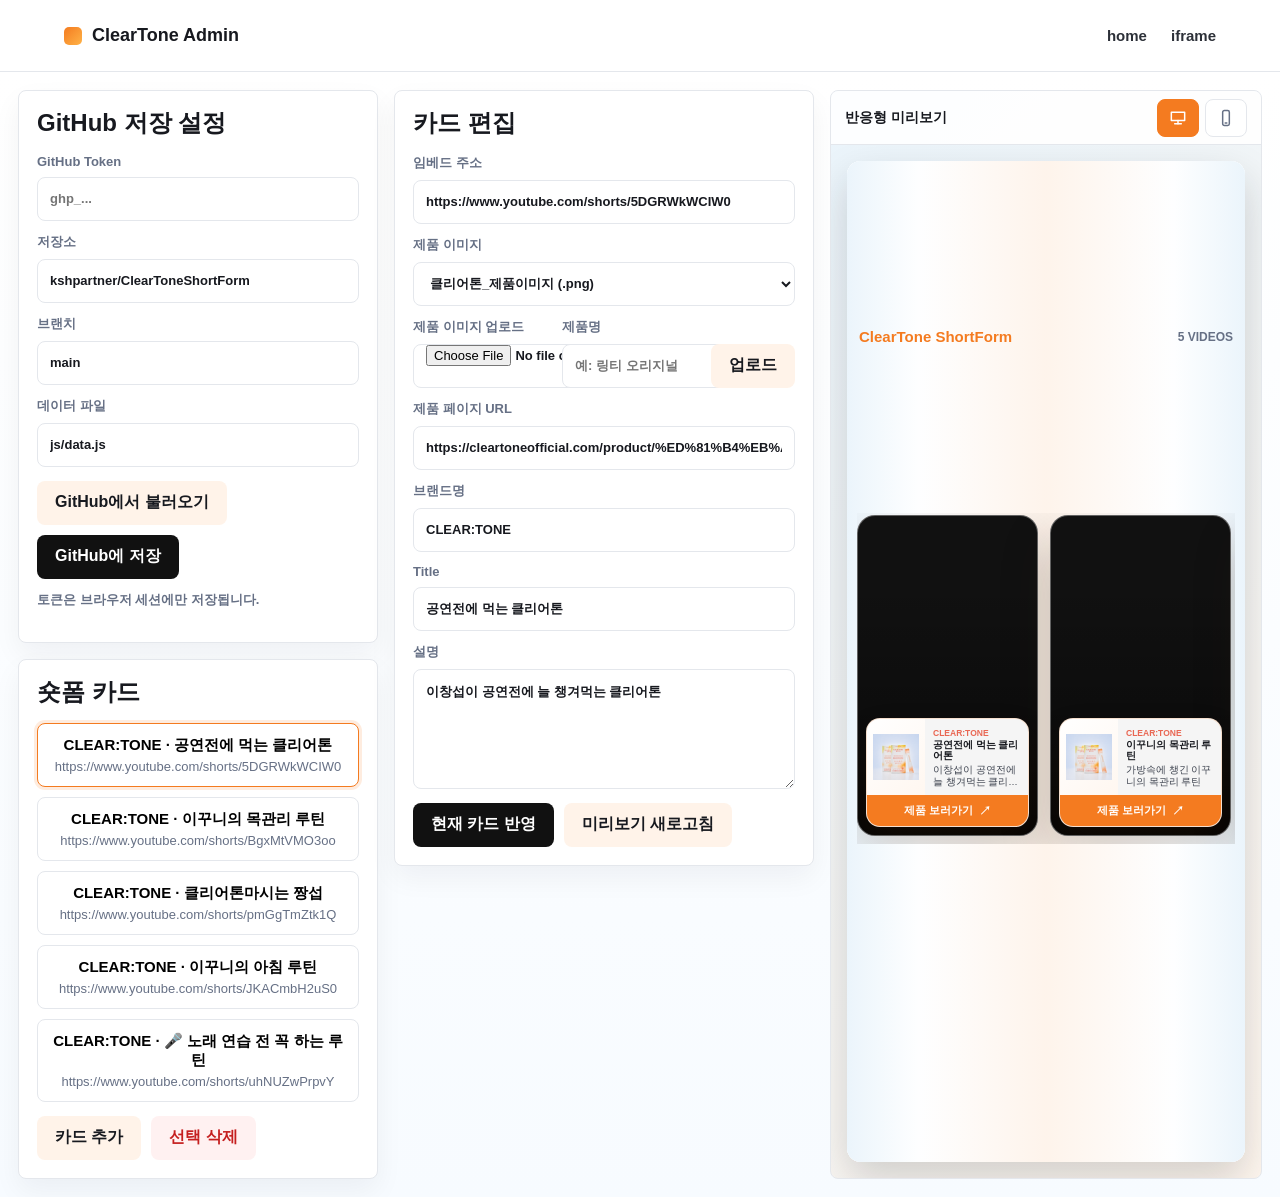
==== commit 824171e2: "Enable desktop drag over cards" ====
--- a/admin.html
+++ b/admin.html
@@ -5,7 +5,7 @@
     <meta name="viewport" content="width=device-width, initial-scale=1">
     <title>ClearTone ShortForm Admin</title>
     <meta name="robots" content="noindex">
-    <link rel="stylesheet" href="./css/styles.css?v=20260630-brand-color">
+    <link rel="stylesheet" href="./css/styles.css?v=20260630-pc-drag">
   </head>
   <body>
     <header class="site-header">
@@ -117,7 +117,7 @@
             </div>
           </div>
           <div class="preview-stage is-desktop" id="previewStage">
-            <iframe id="previewFrame" title="ClearTone iframe preview" src="./embed.html?preview=1&v=20260630-brand-color"></iframe>
+            <iframe id="previewFrame" title="ClearTone iframe preview" src="./embed.html?preview=1&v=20260630-pc-drag"></iframe>
           </div>
         </section>
       </div>
--- a/css/styles.css
+++ b/css/styles.css
@@ -402,6 +402,16 @@
   position: absolute;
 }
 
+.story-drag-cover {
+  cursor: grab;
+  inset: 0;
+  position: absolute;
+}
+
+.shortform-rail.is-dragging .story-drag-cover {
+  cursor: grabbing;
+}
+
 .story-product {
   background: rgba(255, 255, 255, 0.96);
   border: 1px solid rgba(244, 123, 32, 0.18);
@@ -415,6 +425,7 @@
   overflow: hidden;
   position: absolute;
   right: 12px;
+  z-index: 1;
 }
 
 .story-product-main {
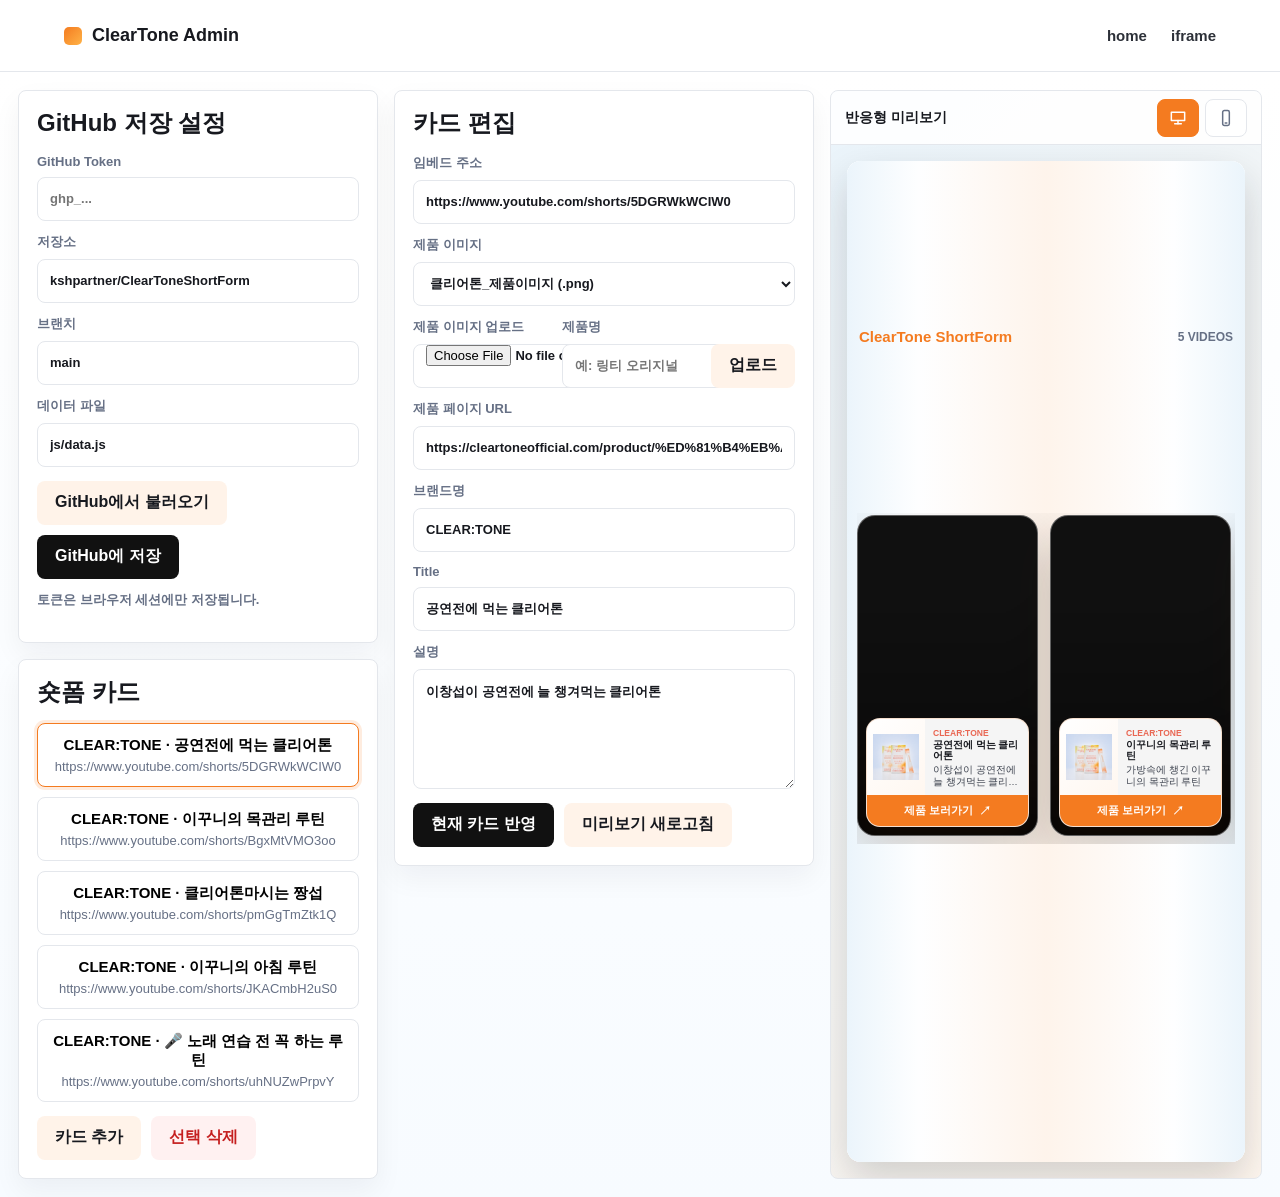
==== commit e8980188: "Remove rail arrow buttons" ====
--- a/admin.html
+++ b/admin.html
@@ -5,7 +5,7 @@
     <meta name="viewport" content="width=device-width, initial-scale=1">
     <title>ClearTone ShortForm Admin</title>
     <meta name="robots" content="noindex">
-    <link rel="stylesheet" href="./css/styles.css?v=20260630-pc-drag">
+    <link rel="stylesheet" href="./css/styles.css?v=20260630-drag-only">
   </head>
   <body>
     <header class="site-header">
@@ -117,7 +117,7 @@
             </div>
           </div>
           <div class="preview-stage is-desktop" id="previewStage">
-            <iframe id="previewFrame" title="ClearTone iframe preview" src="./embed.html?preview=1&v=20260630-pc-drag"></iframe>
+            <iframe id="previewFrame" title="ClearTone iframe preview" src="./embed.html?preview=1&v=20260630-drag-only"></iframe>
           </div>
         </section>
       </div>
--- a/css/styles.css
+++ b/css/styles.css
@@ -304,7 +304,7 @@
   overflow-x: auto;
   overflow-y: hidden;
   overscroll-behavior-x: contain;
-  padding: 2px 44px 12px;
+  padding: 2px 2px 12px;
   scroll-behavior: smooth;
   scroll-snap-type: x mandatory;
   scrollbar-width: none;
@@ -331,38 +331,6 @@
   overflow: hidden;
   position: relative;
   scroll-snap-align: start;
-}
-
-.rail-button {
-  align-items: center;
-  background: rgba(17, 17, 17, 0.84);
-  border: 1px solid rgba(255, 255, 255, 0.3);
-  border-radius: 999px;
-  color: #fff;
-  cursor: pointer;
-  display: flex;
-  font-size: 30px;
-  font-weight: 700;
-  height: 42px;
-  justify-content: center;
-  line-height: 1;
-  position: absolute;
-  top: 50%;
-  transform: translateY(-50%);
-  width: 42px;
-  z-index: 5;
-}
-
-.rail-button-prev {
-  left: 0;
-}
-
-.rail-button-next {
-  right: 0;
-}
-
-.rail-button:hover {
-  background: var(--orange);
 }
 
 .story-media,
@@ -796,10 +764,6 @@
     width: 100%;
   }
 
-  .rail-button {
-    display: none;
-  }
-
   .story-card {
     border-radius: 18px;
     min-width: 0;
